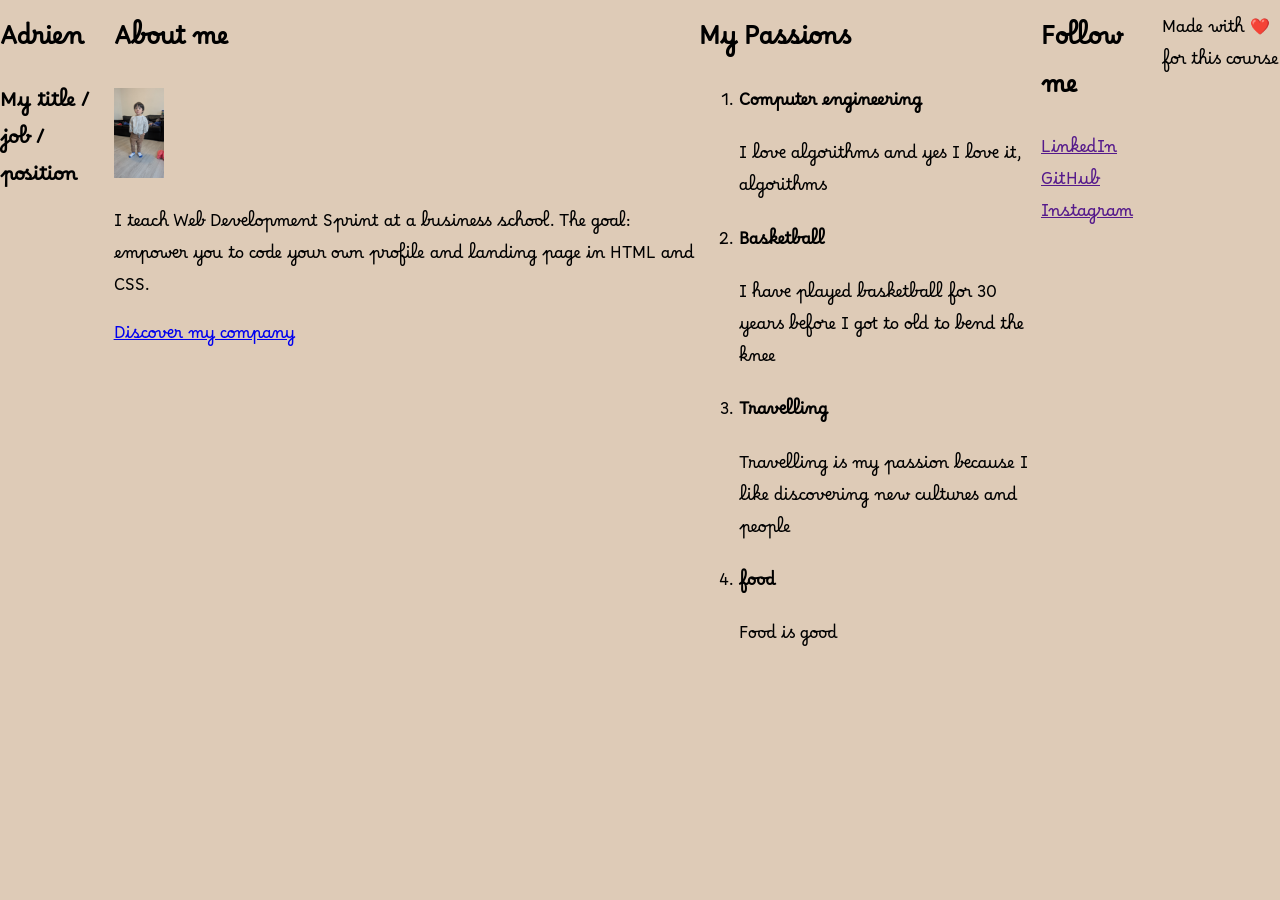
==== index.html @ b745084a "Update and rename ProfileRiku.html to index.html" ====
<!DOCTYPE html>
<html>
  <head>
    <title>My web profile</title>
    <link rel="stylesheet" type="text/css" href="style.css">
    <link rel="preconnect" href="https://fonts.googleapis.com">
<link rel="preconnect" href="https://fonts.gstatic.com" crossorigin>
<link href="https://fonts.googleapis.com/css2?family=Borel&display=swap" rel="stylesheet">
  </head>
  <body>
    <section id="banner-section">
      <h1>Adrien</h1>
      <h3>My title / job / position</h3>
    </section>

    <div id="about-me-section">
      <h2>About me</h2>
      <img id="riku" src="riku.jpg" alt="my profile picture">
      <p>I teach Web Development Sprint at a business school. The goal: empower you to code your own profile and landing page in HTML and CSS.</p>
      <a href="https://lewagon.com" id="wagon">Discover my company</a>
    </div>

    <div id="my-passion-section">
      <h2>My Passions</h2>
      <ol>
        <li>
          <h4>Computer engineering</h4>
          <p>I love algorithms and yes I love it, algorithms</p>
        </li>
        <li>
          <h4>Basketball</h4>
          <p>I have played basketball for 30 years before I got to old to bend the knee</p>
        </li>
        <li>
          <h4>Travelling</h4>
          <p>Travelling is my passion because I like discovering new cultures and people</p>
        </li>
        <li>
          <h4>food</h4>
          <p>Food is good</p>
        </li>
      </ol>
    </div>

    <div id="socials-section">
      <h2>Follow me</h2>
      <div class="links">
        <a href="">LinkedIn</a>
        <a href="">GitHub</a>
        <a href="">Instagram</a>
      </div>
    </div>

    <section id="footer">
      <p>Made with ❤️ for this course</p>
    </section>
  </body>
</html>
---- style.css ----
body{
	margin: 0;
	height: 100vh;
	display: flex;
	justify-content: center;
	background: #DECBB7;
	font-family: "Borel", cursive;
  font-weight: 400;
  font-style: normal;
}
img{
	height: 10vh;
	justify-content: center;
	background: #8F857D;
}
.badge{
	justify-content: center;
	background-color: darkred;
	width: 67xp;
	border-radius:10xp;
	padding: 5xp;
	color: whitesmoke;
}
.class{
	margin-bottom: 16px;
}
.old-price{
	color: indianred;
}
.product-card{
	background-color: whitesmoke;
	height: 150vh;
}


/* From Uiverse.io by e-coders */ 
button {
 position: relative;
 overflow: hidden;
 border: 0px solid #18181a;
 color: #18181a;
 display: inline-block;
 font-size: 15px;
 line-height: 15px;
 padding: 18px 18px 17px;
 text-decoration: none;
 cursor: pointer;
 background: #fff;
 user-select: none;
 -webkit-user-select: none;
 touch-action: manipulation;
}

button span:first-child {
 position: relative;
 transition: color 600ms cubic-bezier(0.48, 0, 0.12, 1);
 z-index: 10;
}

button span:last-child {
 color: white;
 display: block;
 position: absolute;
 bottom: 0;
 transition: all 500ms cubic-bezier(0.48, 0, 0.12, 1);
 z-index: 100;
 opacity: 0;
 top: 50%;
 left: 50%;
 transform: translateY(225%) translateX(-50%);
 height: 14px;
 line-height: 13px;
}

button:after {
 content: "";
 position: absolute;
 bottom: -50%;
 left: 0;
 width: 100%;
 height: 100%;
 background-color: darkred;
 transform-origin: bottom center;
 transition: transform 600ms cubic-bezier(0.48, 0, 0.12, 1);
 transform: skewY(9.3deg) scaleY(0);
 z-index: 50;
}

button:hover:after {
 transform-origin: bottom center;
 transform: skewY(9.3deg) scaleY(2);
}

button:hover span:last-child {
 transform: translateX(-50%) translateY(-50%);
 opacity: 1;
 transition: all 900ms cubic-bezier(0.48, 0, 0.12, 1);
}
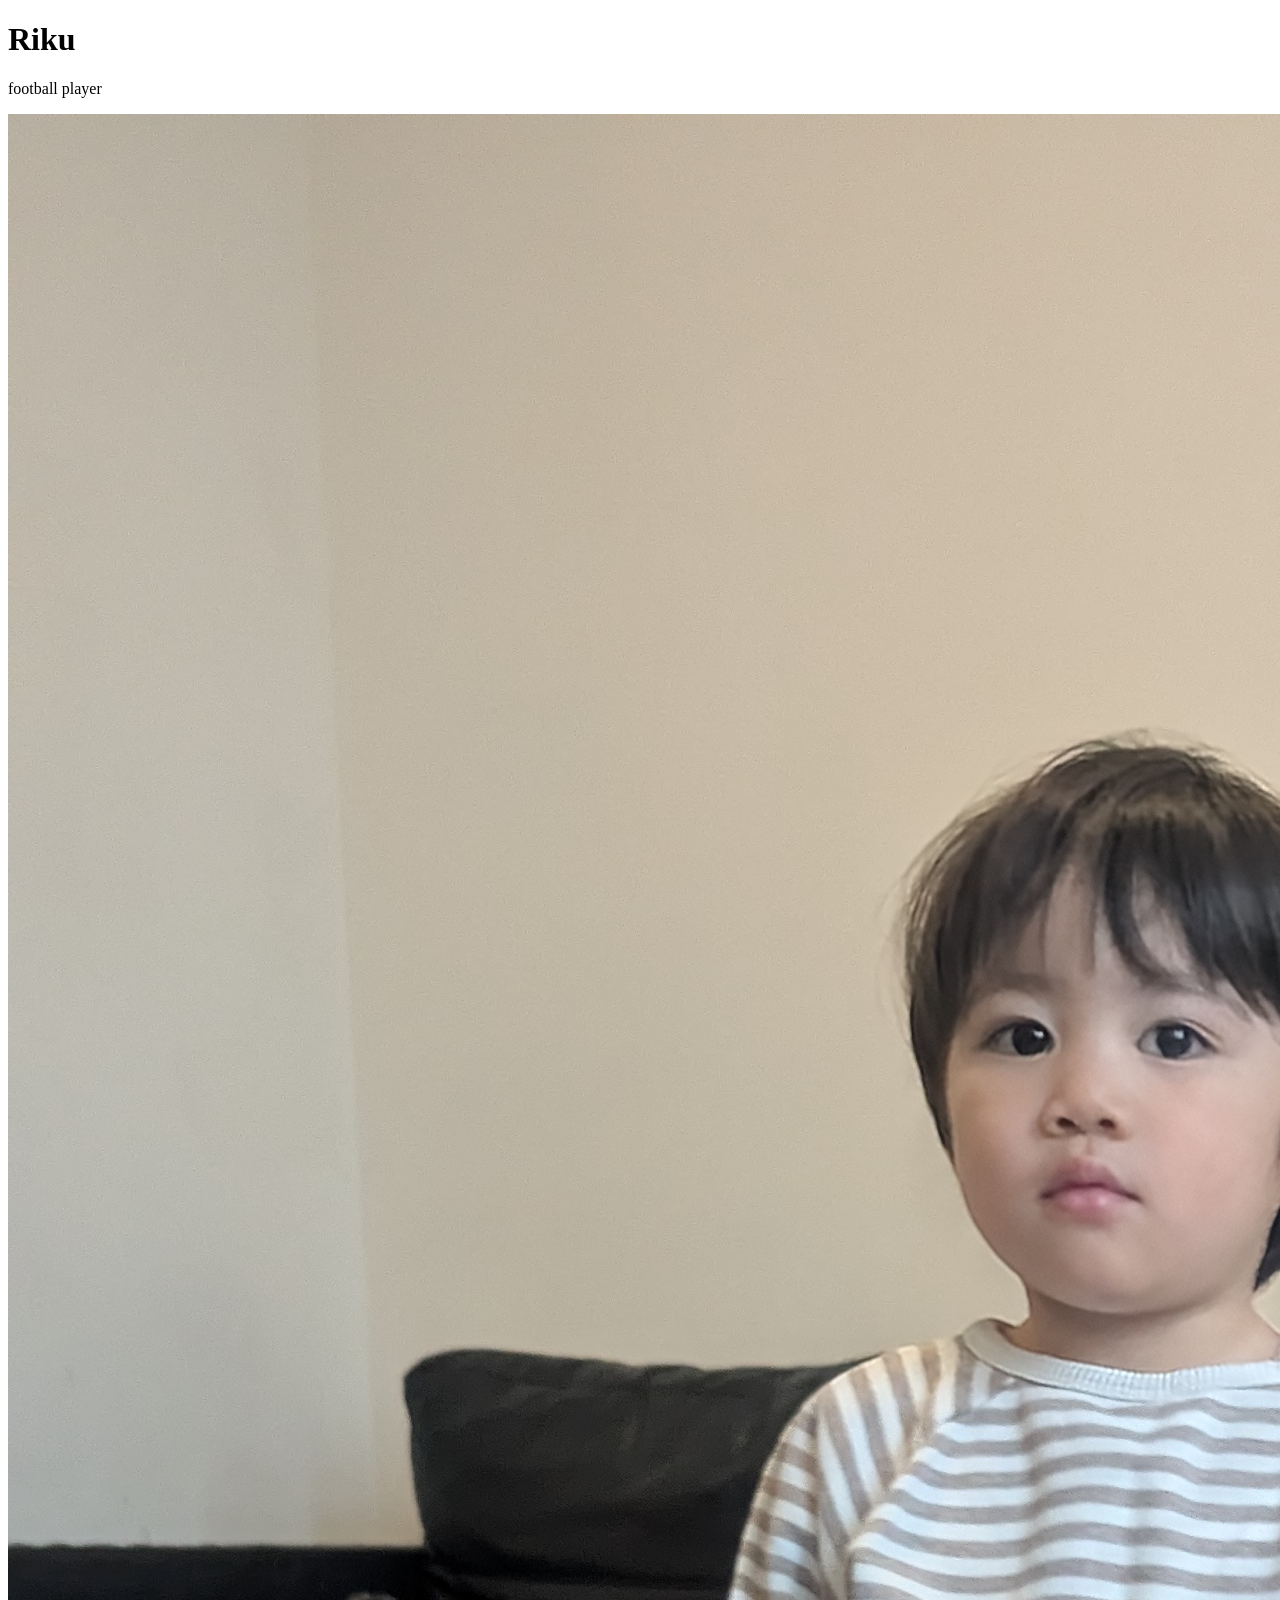
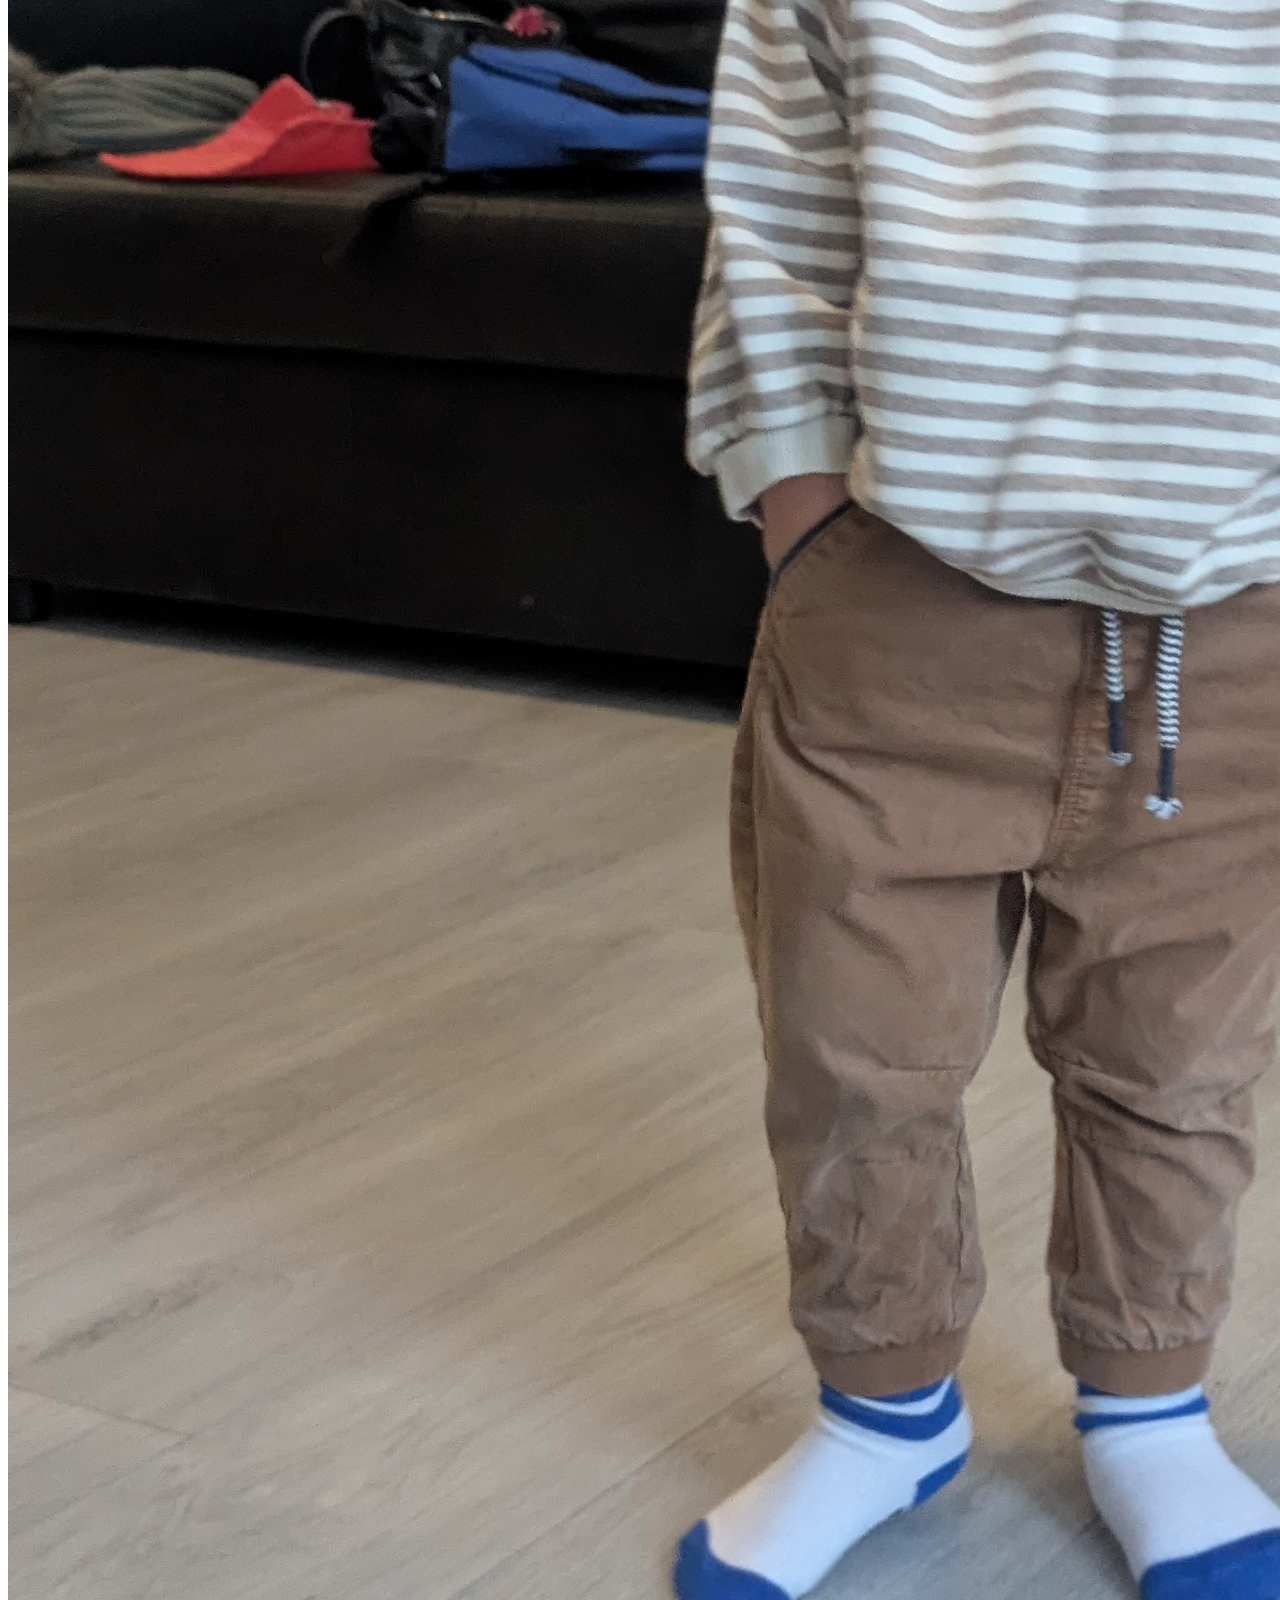
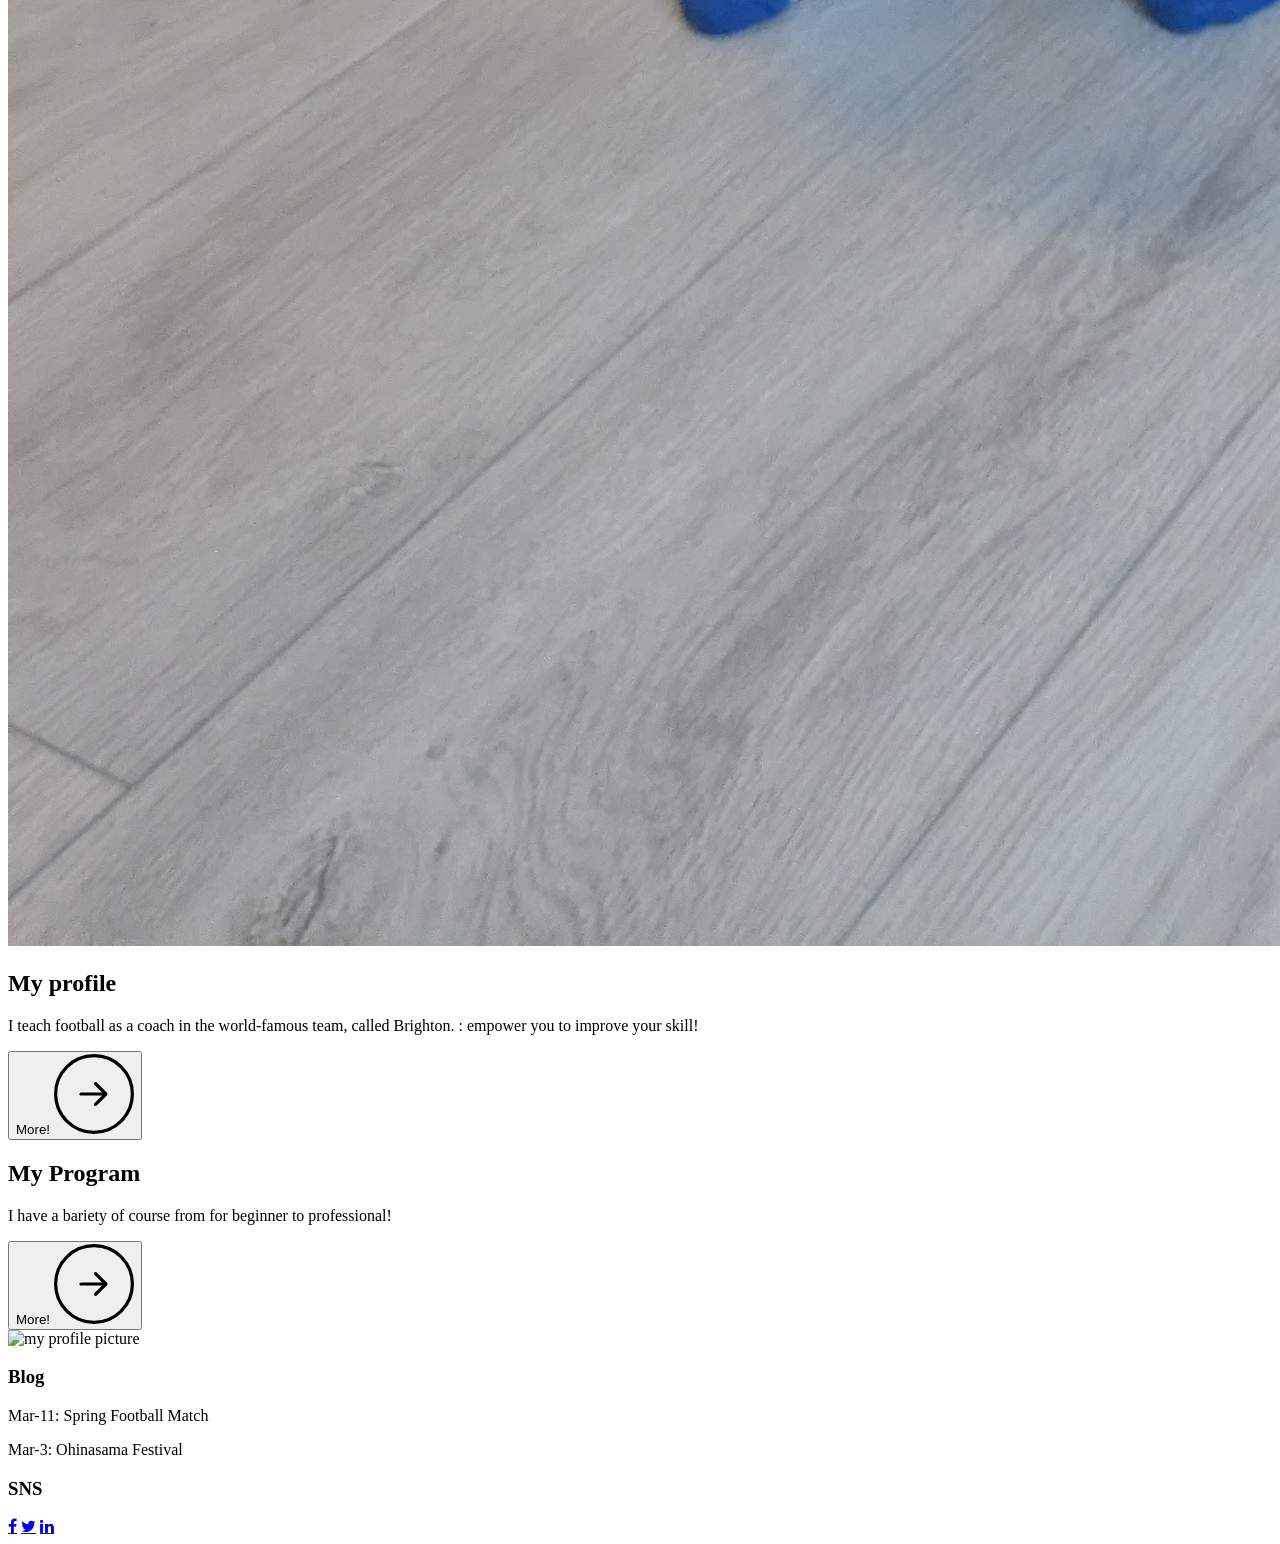
==== commit 4533aeaf: "Update index.html" ====
--- a/index.html
+++ b/index.html
@@ -1,58 +1,84 @@
 <!DOCTYPE html>
 <html>
-  <head>
-    <title>My web profile</title>
-    <link rel="stylesheet" type="text/css" href="style.css">
-    <link rel="preconnect" href="https://fonts.googleapis.com">
-<link rel="preconnect" href="https://fonts.gstatic.com" crossorigin>
-<link href="https://fonts.googleapis.com/css2?family=Borel&display=swap" rel="stylesheet">
-  </head>
-  <body>
-    <section id="banner-section">
-      <h1>Adrien</h1>
-      <h3>My title / job / position</h3>
-    </section>
+<head>
+  <meta charset="utf-8">
+  <meta name="viewport" content="width=device-width, initial-scale=1">
+  <title>Eiko's web profile</title>
+  <link rel="stylesheet" type="text/css" href="indexstyle.css">
+  <link rel="preconnect" href="https://fonts.googleapis.com">
+  <link rel="preconnect" href="https://fonts.gstatic.com" crossorigin>
+  <link href="https://fonts.googleapis.com/css2?family=Borel&display=swap" rel="stylesheet">
+</head>
+<body>
+	<div id="hero-section">
+		<h1>Riku</h1>
+      	<p id="hero-catchcopy">football player</p>
+    </div>
+    <div class="main">
+		<div class="verticalbox">
+	      	<div class="riku-intro">
+	      		<img class="intro-img" src="riku.jpg" alt="my profile picture">
+	      		<div id="intro-description">
+	      			<h2>My profile</h2>
+	      			<p>I teach football as a coach in the world-famous team, called Brighton. : empower you to improve your skill!</p>
+	      			<button>
+	  					<span>More!</span>
+	  					<svg
+					    xmlns="http://www.w3.org/2000/svg"
+					    fill="none"
+					    viewBox="0 0 74 74"
+					    height="80"
+					    width="80"
+					  >
+					    <circle stroke-width="3" stroke="black" r="35.5" cy="37" cx="37"></circle>
+					    <path
+					      fill="black"
+					      d="M25 35.5C24.1716 35.5 23.5 36.1716 23.5 37C23.5 37.8284 24.1716 38.5 25 38.5V35.5ZM49.0607 38.0607C49.6464 37.4749 49.6464 36.5251 49.0607 35.9393L39.5147 26.3934C38.9289 25.8076 37.9792 25.8076 37.3934 26.3934C36.8076 26.9792 36.8076 27.9289 37.3934 28.5147L45.8787 37L37.3934 45.4853C36.8076 46.0711 36.8076 47.0208 37.3934 47.6066C37.9792 48.1924 38.9289 48.1924 39.5147 47.6066L49.0607 38.0607ZM25 38.5L48 38.5V35.5L25 35.5V38.5Z"
+					    ></path>
+					  </svg>
+					</button>
+	      		</div>
+	      	</div>
+	      	<div class="riku-intro">
+	      		<div id="intro-description">
+	      			<h2>My Program</h2>
+	      			<p>I have a bariety of course from for beginner to professional!</p>
+	      			<button>
+	  					<span>More!</span>
+	  					<svg
+					    xmlns="http://www.w3.org/2000/svg"
+					    fill="none"
+					    viewBox="0 0 74 74"
+					    height="80"
+					    width="80"
+					  >
+					    <circle stroke-width="3" stroke="black" r="35.5" cy="37" cx="37"></circle>
+					    <path
+					      fill="black"
+					      d="M25 35.5C24.1716 35.5 23.5 36.1716 23.5 37C23.5 37.8284 24.1716 38.5 25 38.5V35.5ZM49.0607 38.0607C49.6464 37.4749 49.6464 36.5251 49.0607 35.9393L39.5147 26.3934C38.9289 25.8076 37.9792 25.8076 37.3934 26.3934C36.8076 26.9792 36.8076 27.9289 37.3934 28.5147L45.8787 37L37.3934 45.4853C36.8076 46.0711 36.8076 47.0208 37.3934 47.6066C37.9792 48.1924 38.9289 48.1924 39.5147 47.6066L49.0607 38.0607ZM25 38.5L48 38.5V35.5L25 35.5V38.5Z"
+					    ></path>
+					  </svg>
+					</button>
+	      		</div>
+	      		<img  class="intro-img" src="Card1.jpg" alt="my profile picture">
+	      	</div>
+		</div>
+		<div class="verticalbox" id="SNS">
+			<div class="others">
+				<h3>Blog</h3>
+	      		<p>Mar-11: Spring Football Match</p>
+	      		<p>Mar-3: Ohinasama Festival</p>
+	      	</div>
+			<div class="others">
+				<h3>SNS</h3>
+				<link rel="stylesheet" href="https://cdnjs.cloudflare.com/ajax/libs/font-awesome/4.7.0/css/font-awesome.min.css">
+				<a href="#" class="fa fa-facebook"></a>
+				<a href="#" class="fa fa-twitter"></a>
+				<a href="#" class="fa fa-linkedin"></a>
 
-    <div id="about-me-section">
-      <h2>About me</h2>
-      <img id="riku" src="riku.jpg" alt="my profile picture">
-      <p>I teach Web Development Sprint at a business school. The goal: empower you to code your own profile and landing page in HTML and CSS.</p>
-      <a href="https://lewagon.com" id="wagon">Discover my company</a>
-    </div>
+	      	</div>
+		</div>
+	</div>
 
-    <div id="my-passion-section">
-      <h2>My Passions</h2>
-      <ol>
-        <li>
-          <h4>Computer engineering</h4>
-          <p>I love algorithms and yes I love it, algorithms</p>
-        </li>
-        <li>
-          <h4>Basketball</h4>
-          <p>I have played basketball for 30 years before I got to old to bend the knee</p>
-        </li>
-        <li>
-          <h4>Travelling</h4>
-          <p>Travelling is my passion because I like discovering new cultures and people</p>
-        </li>
-        <li>
-          <h4>food</h4>
-          <p>Food is good</p>
-        </li>
-      </ol>
-    </div>
-
-    <div id="socials-section">
-      <h2>Follow me</h2>
-      <div class="links">
-        <a href="">LinkedIn</a>
-        <a href="">GitHub</a>
-        <a href="">Instagram</a>
-      </div>
-    </div>
-
-    <section id="footer">
-      <p>Made with ❤️ for this course</p>
-    </section>
-  </body>
+</body>
 </html>
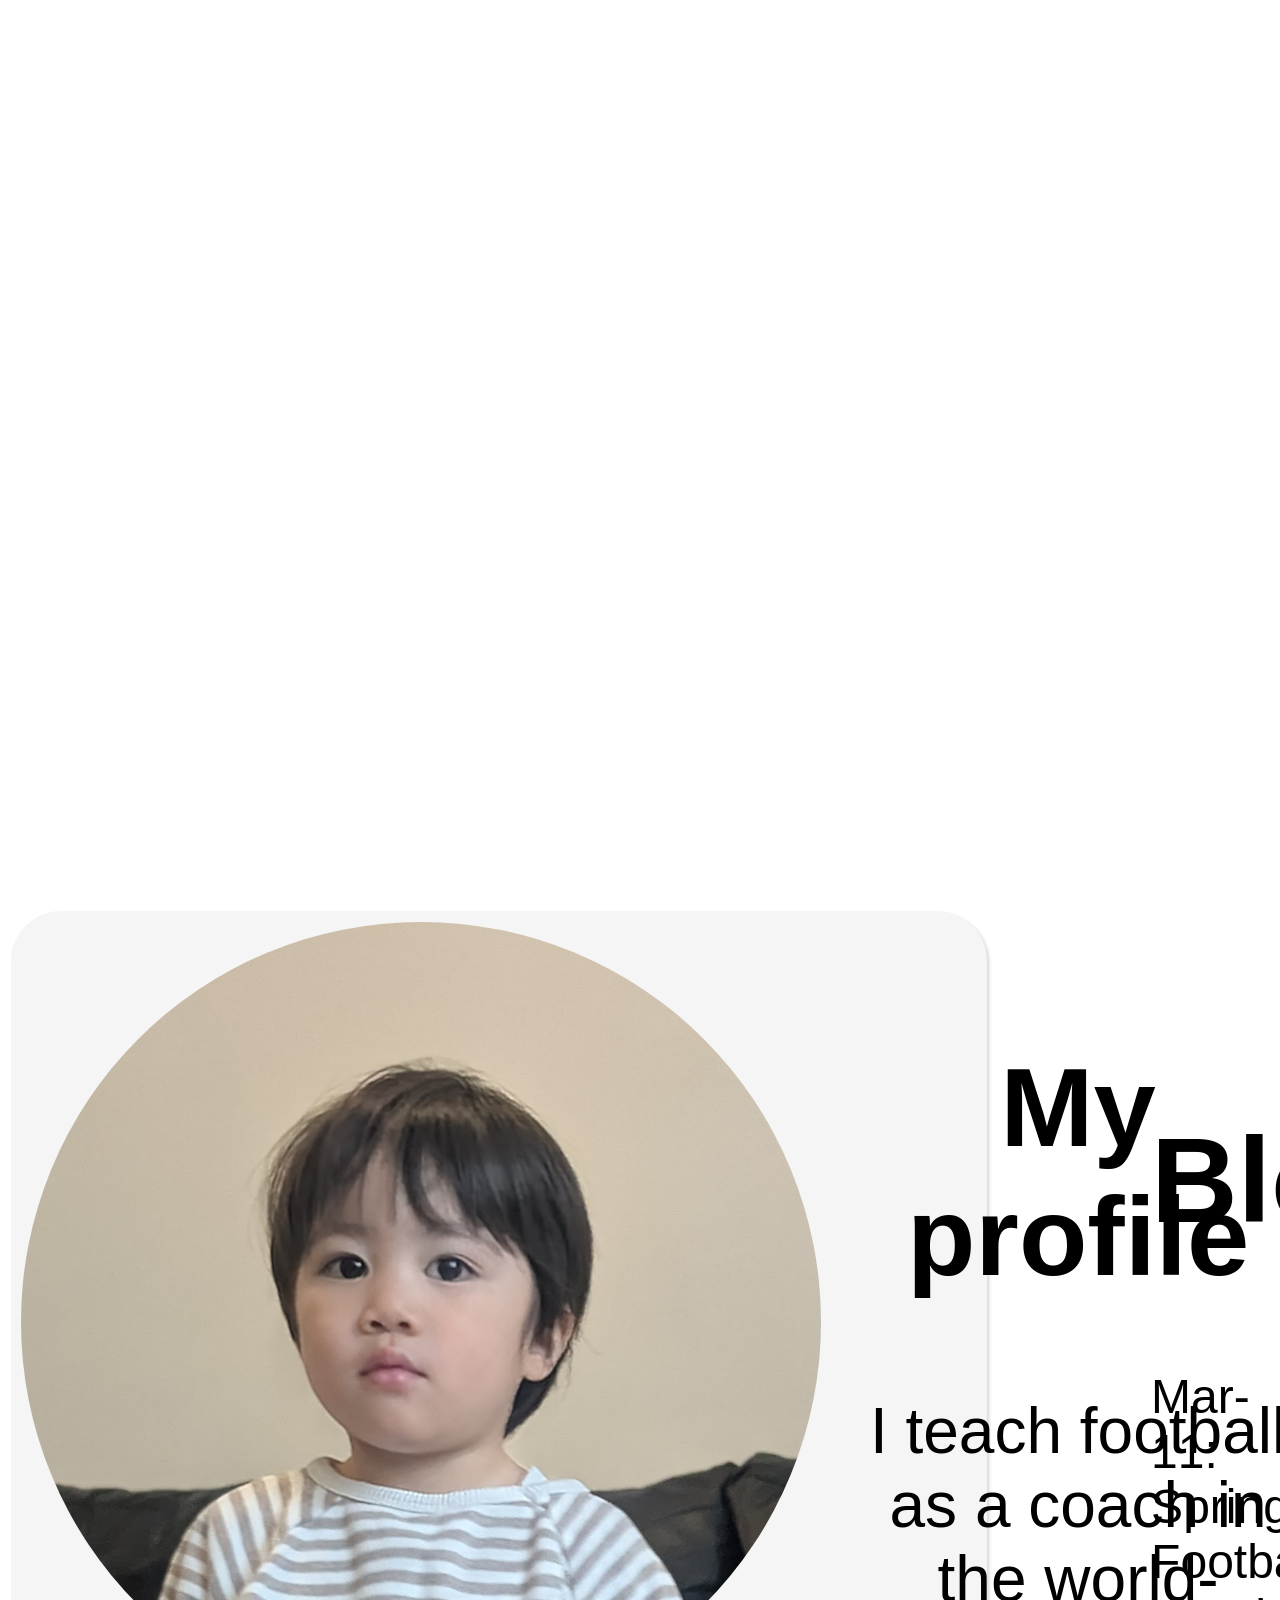
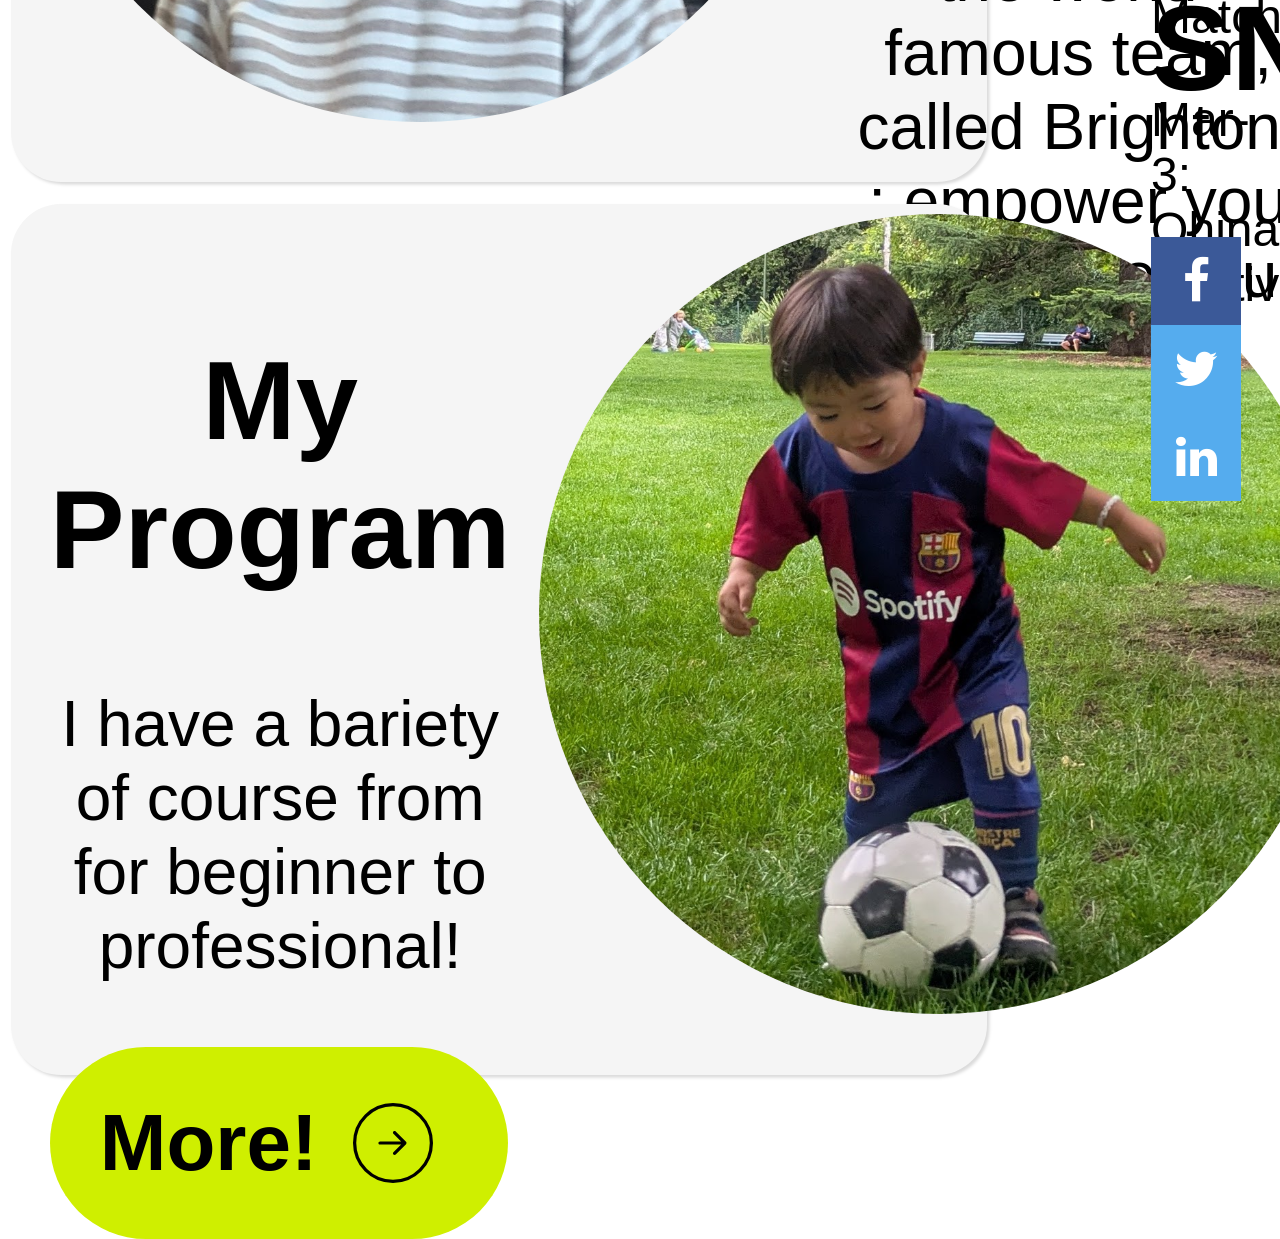
==== commit 14b5622e: "Add files via upload" ====
--- a/index.html
+++ b/index.html
@@ -81,4 +81,4 @@
 	</div>
 
 </body>
-</html>
+</html>
--- a/indexstyle.css
+++ b/indexstyle.css
@@ -0,0 +1,215 @@
+body{
+	margin: 0;
+	width: 100%;
+	display: flex;
+	flex-direction: column;
+	justify-content: center;
+	align-items: center;
+	background: white;
+	font-family: helvetica;
+	font-weight: 400;
+	font-style: normal;
+}
+
+#hero-section{
+	background-image: url("football.jpg");
+	background-size: cover;
+	background-position: center;
+	display: flex;
+	justify-content: center;
+	flex-direction: column;
+	width: 100%;
+}
+
+#hero-section h1{
+	color: white;
+	font-size: 12em;
+	font-family: "Borel", cursive;
+	padding-left: 3%;
+	padding-top: 120px;
+}
+
+#hero-catchcopy{
+	color: white;
+	font-size: 2em;
+	padding-left: 3%;
+}
+
+.main{
+	margin: 3% auto;
+	display: flex;
+	flex-direction: row;
+	align-items: flex-start;
+}
+
+.verticalbox{
+	display: flex;
+	flex-direction: column;
+	text-align: center;
+	width: 70%;
+
+}
+
+.riku-intro{
+	display: flex;
+	flex-direction: row;
+	margin: 1%;
+	padding: 1%;
+	background-color: whitesmoke;
+	width: 90%;
+	height: 850px;
+	border-radius: 50px;
+	box-shadow: rgba(0, 0, 0, 0.15) 2.4px 2.4px 3.2px;
+}
+
+.riku-intro:hover {
+	background-color: skyblue;
+}
+
+.riku-intro h2{
+	font-size: 7em;
+}
+
+.riku-intro p{
+	font-size: 4em;
+}
+
+.intro-img{
+	border-radius: 50%;
+	height: 800px;
+}
+
+#intro-description{
+	margin: 3%;
+}
+
+button {
+	cursor: pointer;
+	font-weight: 700;
+	transition: all 0.2s;
+	padding: 30px 30px;
+	border-radius: 100px;
+	background: #cfef00;
+	border: 20px solid transparent;
+	display: flex;
+	align-items: center;
+	font-size: 80px;
+}
+
+button:hover {
+	background: #c4e201;
+}
+
+button > svg {
+	width: 130px;
+	margin-left: 10px;
+	transition: transform 0.3s ease-in-out;
+}
+
+button:hover svg {
+	transform: translateX(50px);
+}
+
+button:active {
+	transform: scale(0.95);
+}
+
+img{
+	height: 30vh;
+}
+
+.others h3{
+	font-size: 120px;
+}
+
+#SNS{
+	width: 20vw;
+	font-size: 3em;
+	text-align: left;
+}
+
+.others{
+	margin: 60px;
+	padding: 30px;
+	height: 32vh;
+}
+
+.fa {
+	padding: 20px;
+	font-size: 30px;
+	width: 50px;
+	text-align: center;
+	text-decoration: none;
+}
+
+.fa:hover {
+	opacity: 0.7;
+}
+
+.fa-facebook {
+	background: #3B5998;
+	color: white;
+}
+
+.fa-twitter {
+	background: #55ACEE;
+	color: white;
+}
+
+.fa-linkedin {
+	background: #55ACEE;
+	color: white;
+}
+
+@media (max-width: 540px) {
+	.main {
+		flex-direction: column;
+		align-items: center;
+	}
+
+	.verticalbox {
+		width: 100%;
+		align-items: center;
+	}
+
+	.riku-intro {
+		width: 90vw;
+		height: auto;
+		margin: 20px 0;
+		padding: 20px;
+		flex-direction: column;
+	}
+
+	#intro-description {
+		margin: 20px 0;
+	}
+
+	#SNS {
+		width: 90vw;
+		margin-top: 20px;
+		text-align: left;
+	}
+
+	.others {
+		width: 90vw;
+		height: auto;
+		margin: 20px 0;
+		padding: 20px;
+	}
+
+	img,
+	.intro-img {
+		max-width: 100%;
+		height: auto;
+	}
+
+	button {
+		font-size: 32px;
+		padding: 16px 20px;
+		border-width: 8px;
+	}
+
+	button > svg {
+		width: 48px;
+	}
+}
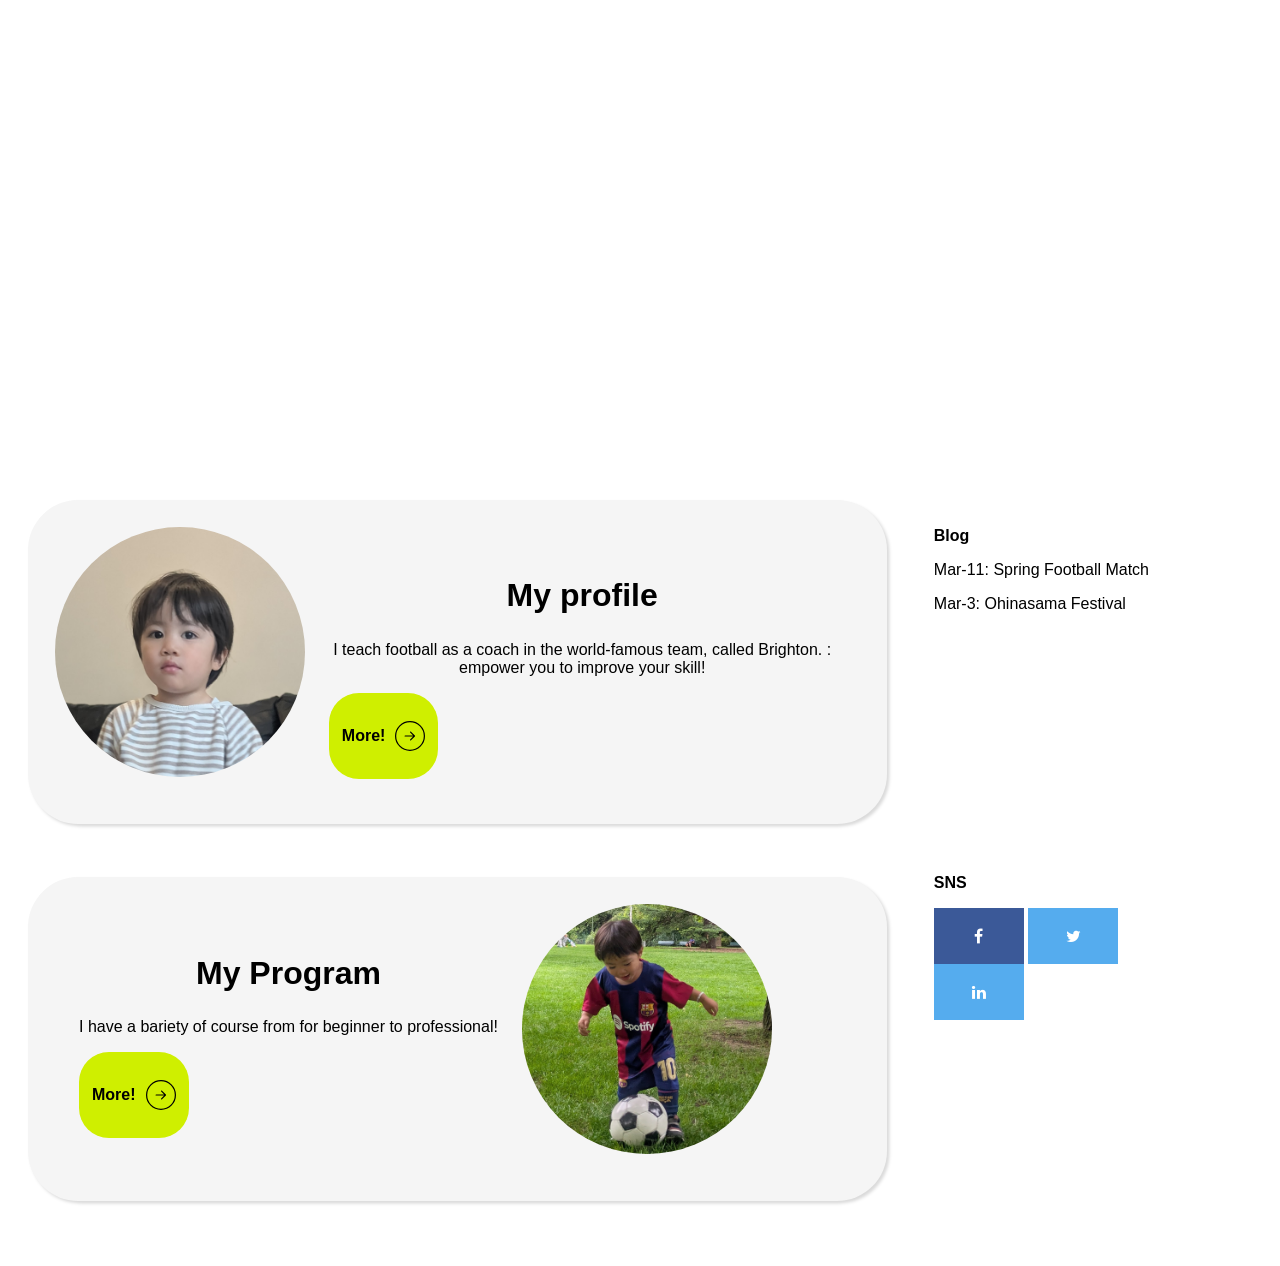
==== commit 5690f4cd: "Add files via upload" ====
--- a/index.html
+++ b/index.html
@@ -63,7 +63,7 @@
 	      		<img  class="intro-img" src="Card1.jpg" alt="my profile picture">
 	      	</div>
 		</div>
-		<div class="verticalbox" id="SNS">
+		<div class="verticalbox-2" id="SNS">
 			<div class="others">
 				<h3>Blog</h3>
 	      		<p>Mar-11: Spring Football Match</p>
--- a/indexstyle.css
+++ b/indexstyle.css
@@ -23,7 +23,7 @@
 
 #hero-section h1{
 	color: white;
-	font-size: 12em;
+	font-size: 4em;
 	font-family: "Borel", cursive;
 	padding-left: 3%;
 	padding-top: 120px;
@@ -44,20 +44,19 @@
 
 .verticalbox{
 	display: flex;
+	width: 70%;
 	flex-direction: column;
 	text-align: center;
-	width: 70%;
-
 }
 
 .riku-intro{
 	display: flex;
 	flex-direction: row;
-	margin: 1%;
-	padding: 1%;
+	margin: 3%;
+	padding: 3%;
 	background-color: whitesmoke;
 	width: 90%;
-	height: 850px;
+	height: 270px;
 	border-radius: 50px;
 	box-shadow: rgba(0, 0, 0, 0.15) 2.4px 2.4px 3.2px;
 }
@@ -67,16 +66,16 @@
 }
 
 .riku-intro h2{
-	font-size: 7em;
+	font-size: 2em;
 }
 
 .riku-intro p{
-	font-size: 4em;
+	font-size: 1em;
 }
 
 .intro-img{
 	border-radius: 50%;
-	height: 800px;
+	height: 250px;
 }
 
 #intro-description{
@@ -87,13 +86,13 @@
 	cursor: pointer;
 	font-weight: 700;
 	transition: all 0.2s;
-	padding: 30px 30px;
-	border-radius: 100px;
+	padding: 0px 10px;
+	border-radius: 30px;
 	background: #cfef00;
-	border: 20px solid transparent;
+	border: 3px solid transparent;
 	display: flex;
 	align-items: center;
-	font-size: 80px;
+	font-size: 1em;
 }
 
 button:hover {
@@ -101,7 +100,7 @@
 }
 
 button > svg {
-	width: 130px;
+	width: 30px;
 	margin-left: 10px;
 	transition: transform 0.3s ease-in-out;
 }
@@ -115,28 +114,33 @@
 }
 
 img{
-	height: 30vh;
+	height: 10vh;
+}
+
+.verticalbox-2{
+	width: 25%;
+	display: flex;
+	flex-direction: column;
 }
 
 .others h3{
-	font-size: 120px;
+	font-size: 1em;
 }
 
 #SNS{
-	width: 20vw;
-	font-size: 3em;
+	font-size: 1em;
 	text-align: left;
 }
 
 .others{
-	margin: 60px;
-	padding: 30px;
-	height: 32vh;
+	margin: 2%;
+	padding: 10%;
+	height: 270px;
 }
 
 .fa {
 	padding: 20px;
-	font-size: 30px;
+	font-size: 1em;
 	width: 50px;
 	text-align: center;
 	text-decoration: none;
@@ -162,54 +166,11 @@
 }
 
 @media (max-width: 540px) {
-	.main {
-		flex-direction: column;
-		align-items: center;
-	}
+    .main {
+        flex-direction: column;
+    }
 
-	.verticalbox {
-		width: 100%;
-		align-items: center;
-	}
-
-	.riku-intro {
-		width: 90vw;
-		height: auto;
-		margin: 20px 0;
-		padding: 20px;
-		flex-direction: column;
-	}
-
-	#intro-description {
-		margin: 20px 0;
-	}
-
-	#SNS {
-		width: 90vw;
-		margin-top: 20px;
-		text-align: left;
-	}
-
-	.others {
-		width: 90vw;
-		height: auto;
-		margin: 20px 0;
-		padding: 20px;
-	}
-
-	img,
-	.intro-img {
-		max-width: 100%;
-		height: auto;
-	}
-
-	button {
-		font-size: 32px;
-		padding: 16px 20px;
-		border-width: 8px;
-	}
-
-	button > svg {
-		width: 48px;
-	}
-}+    .SNS{
+    	width: 90%;
+    }
+}
